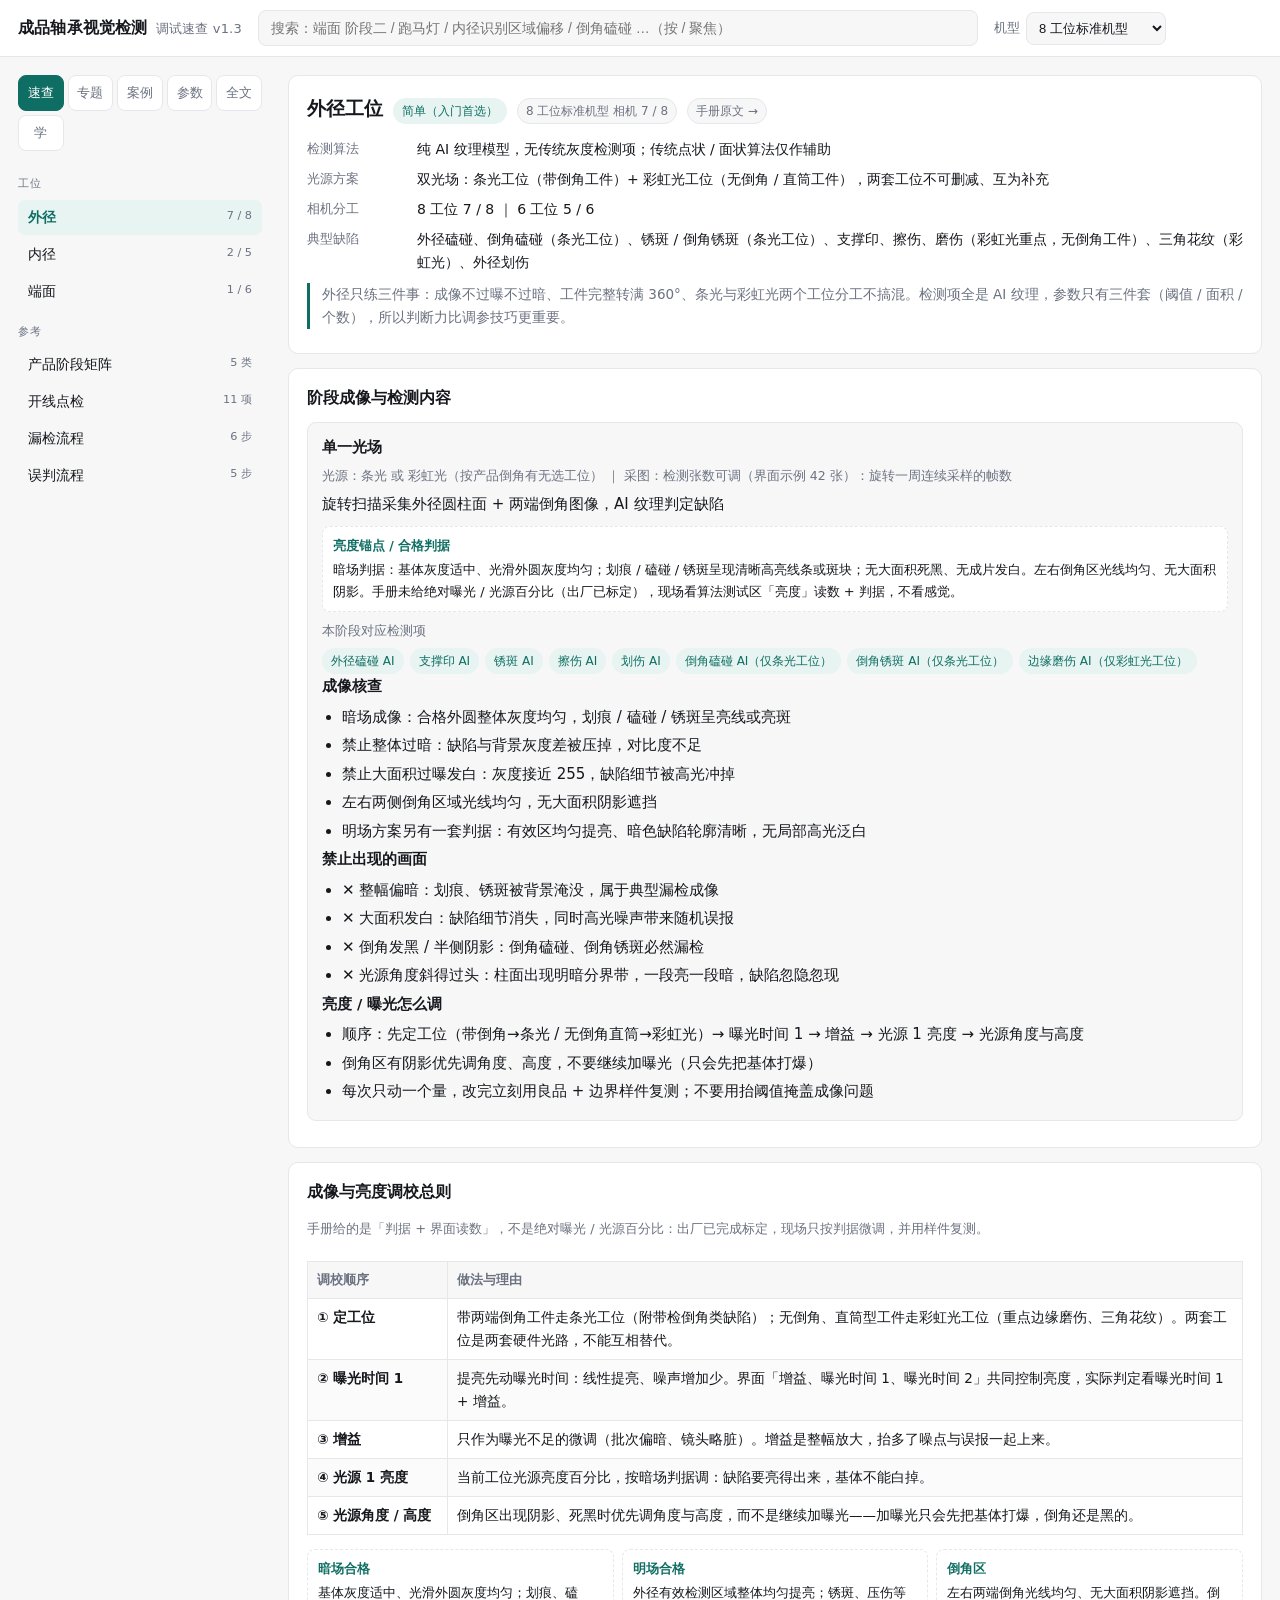
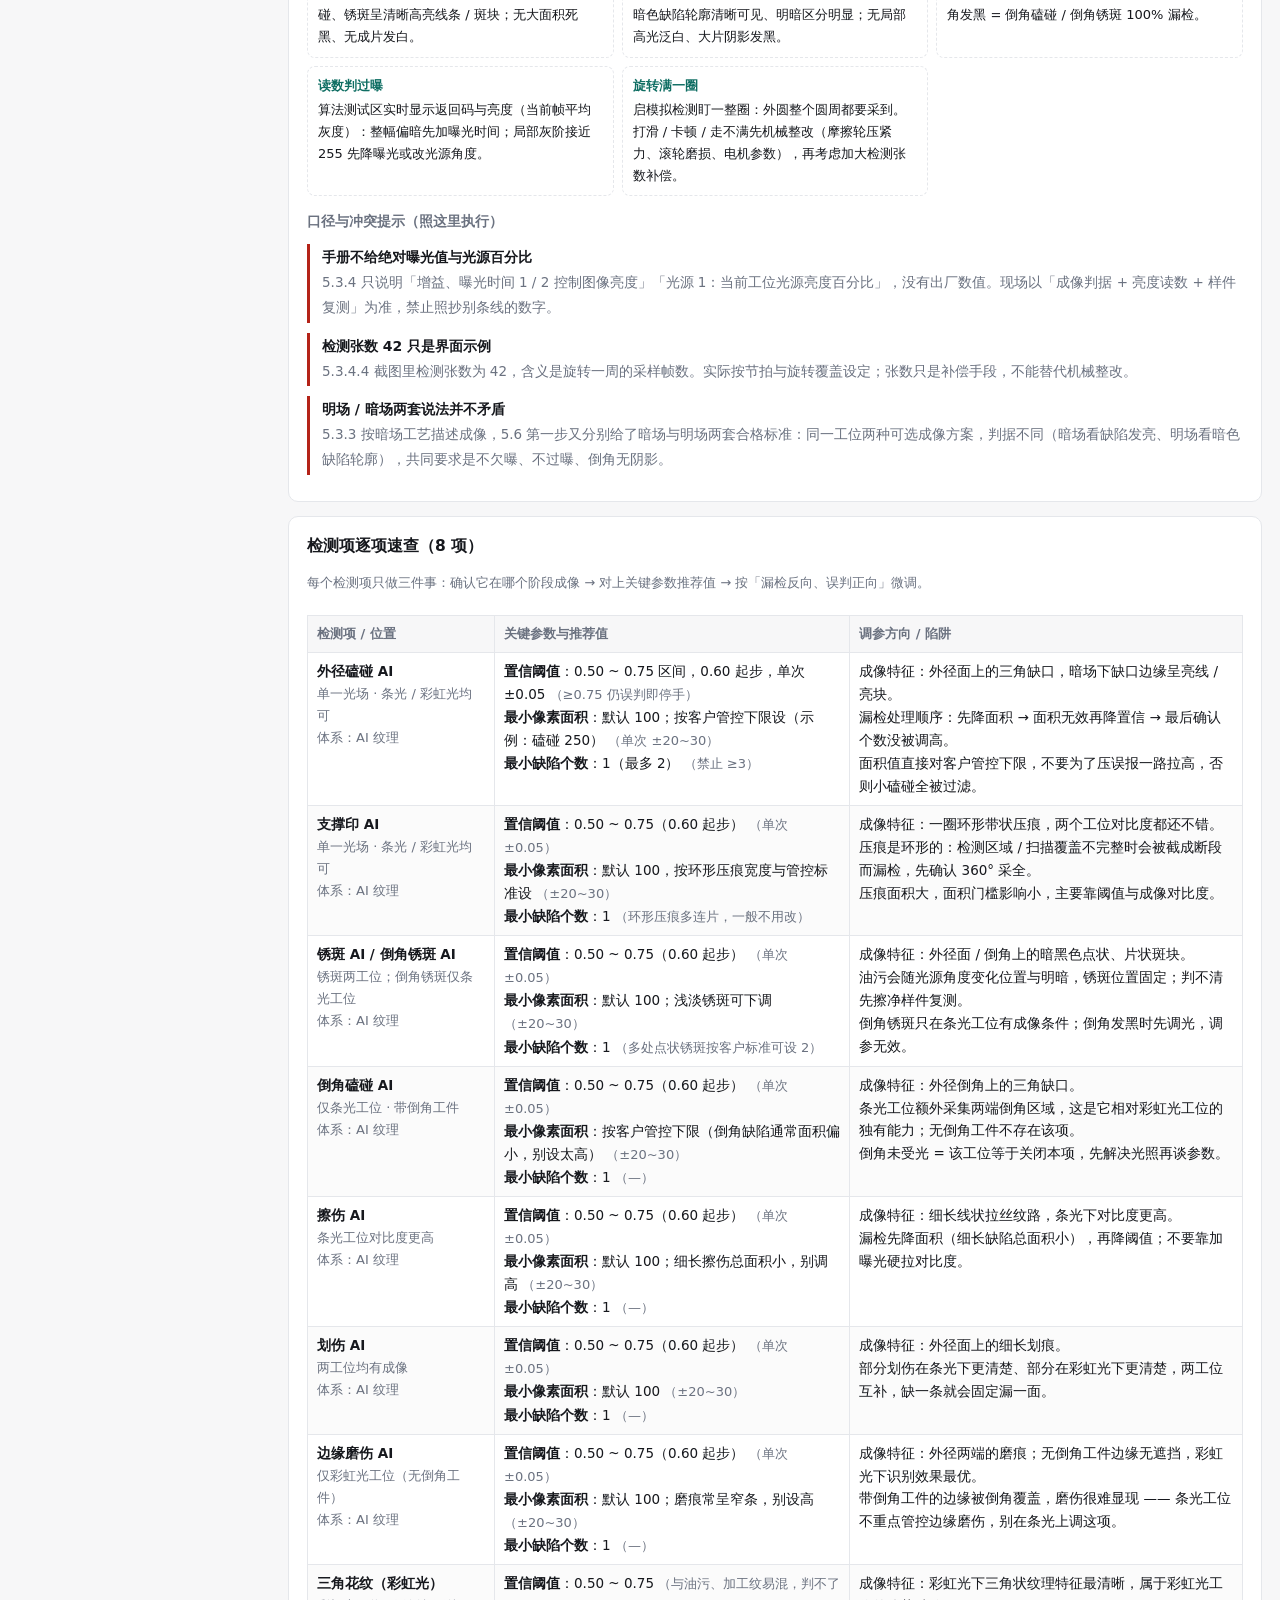
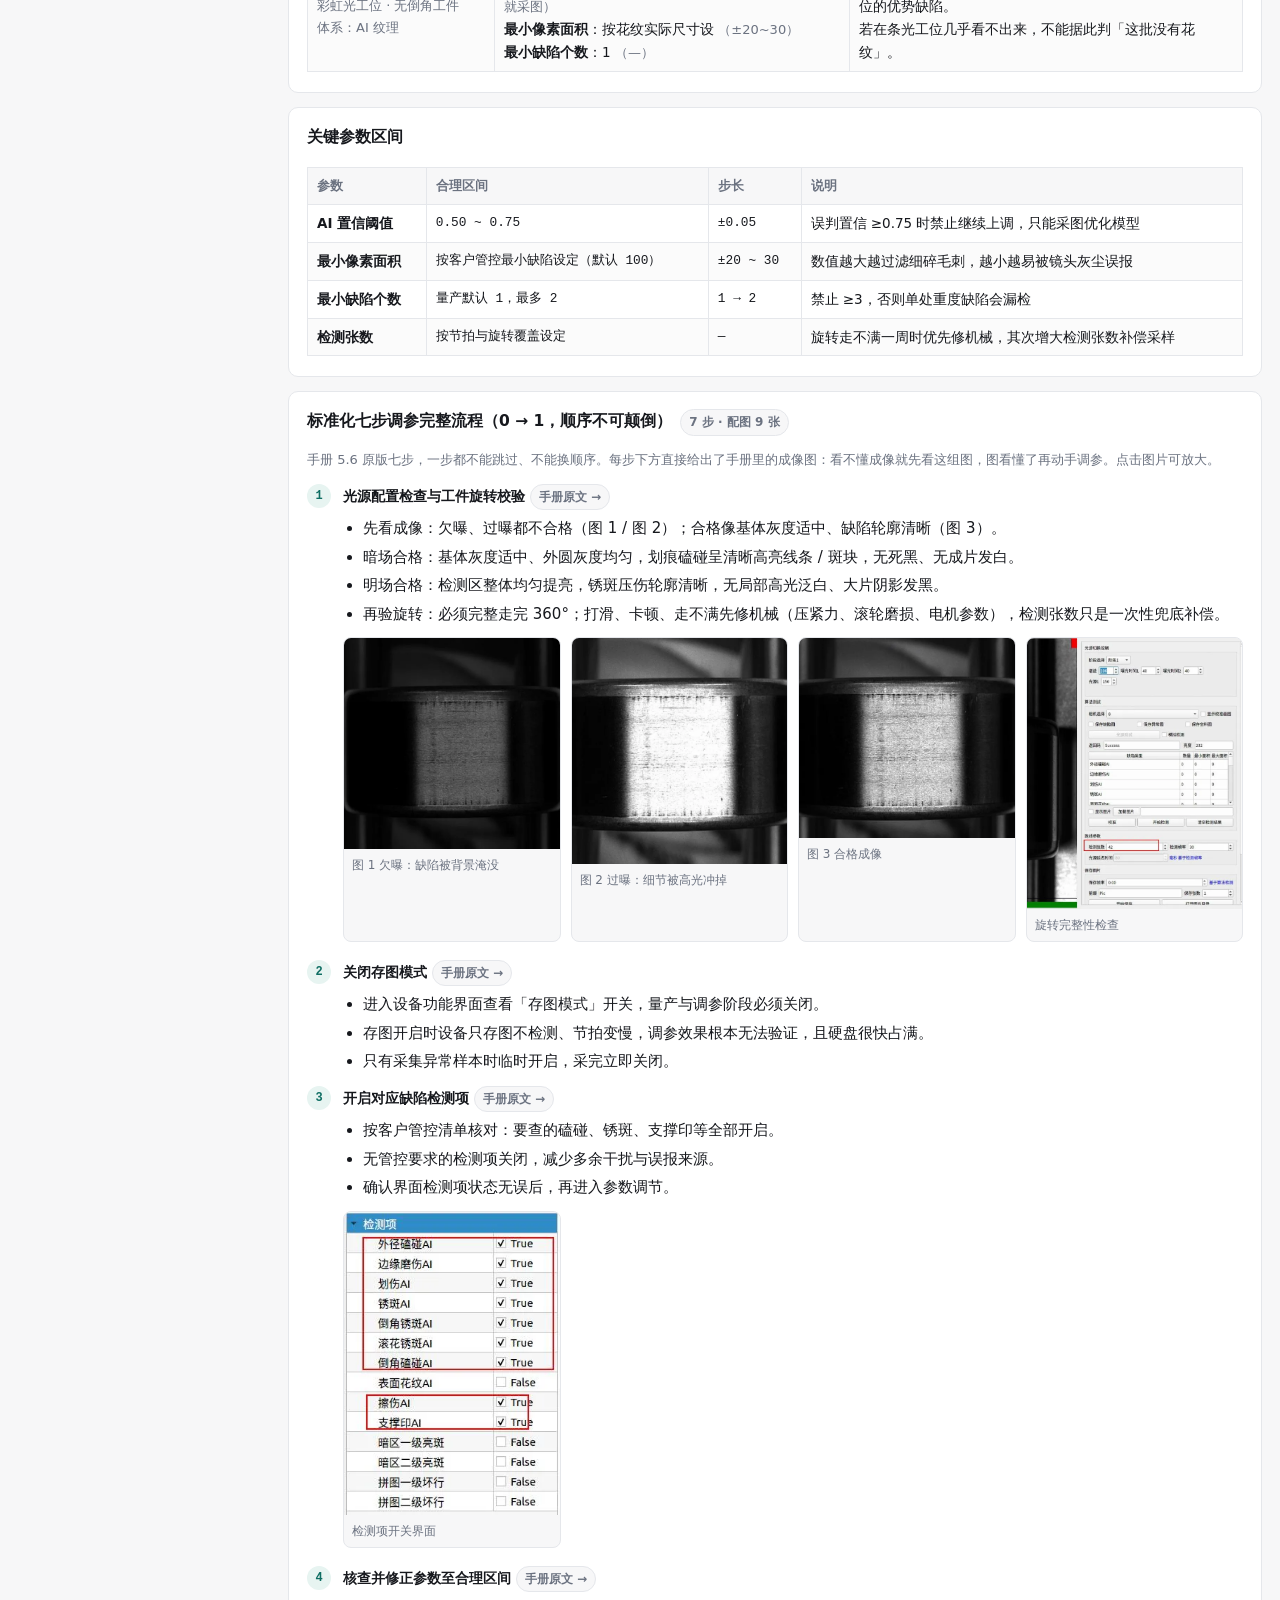
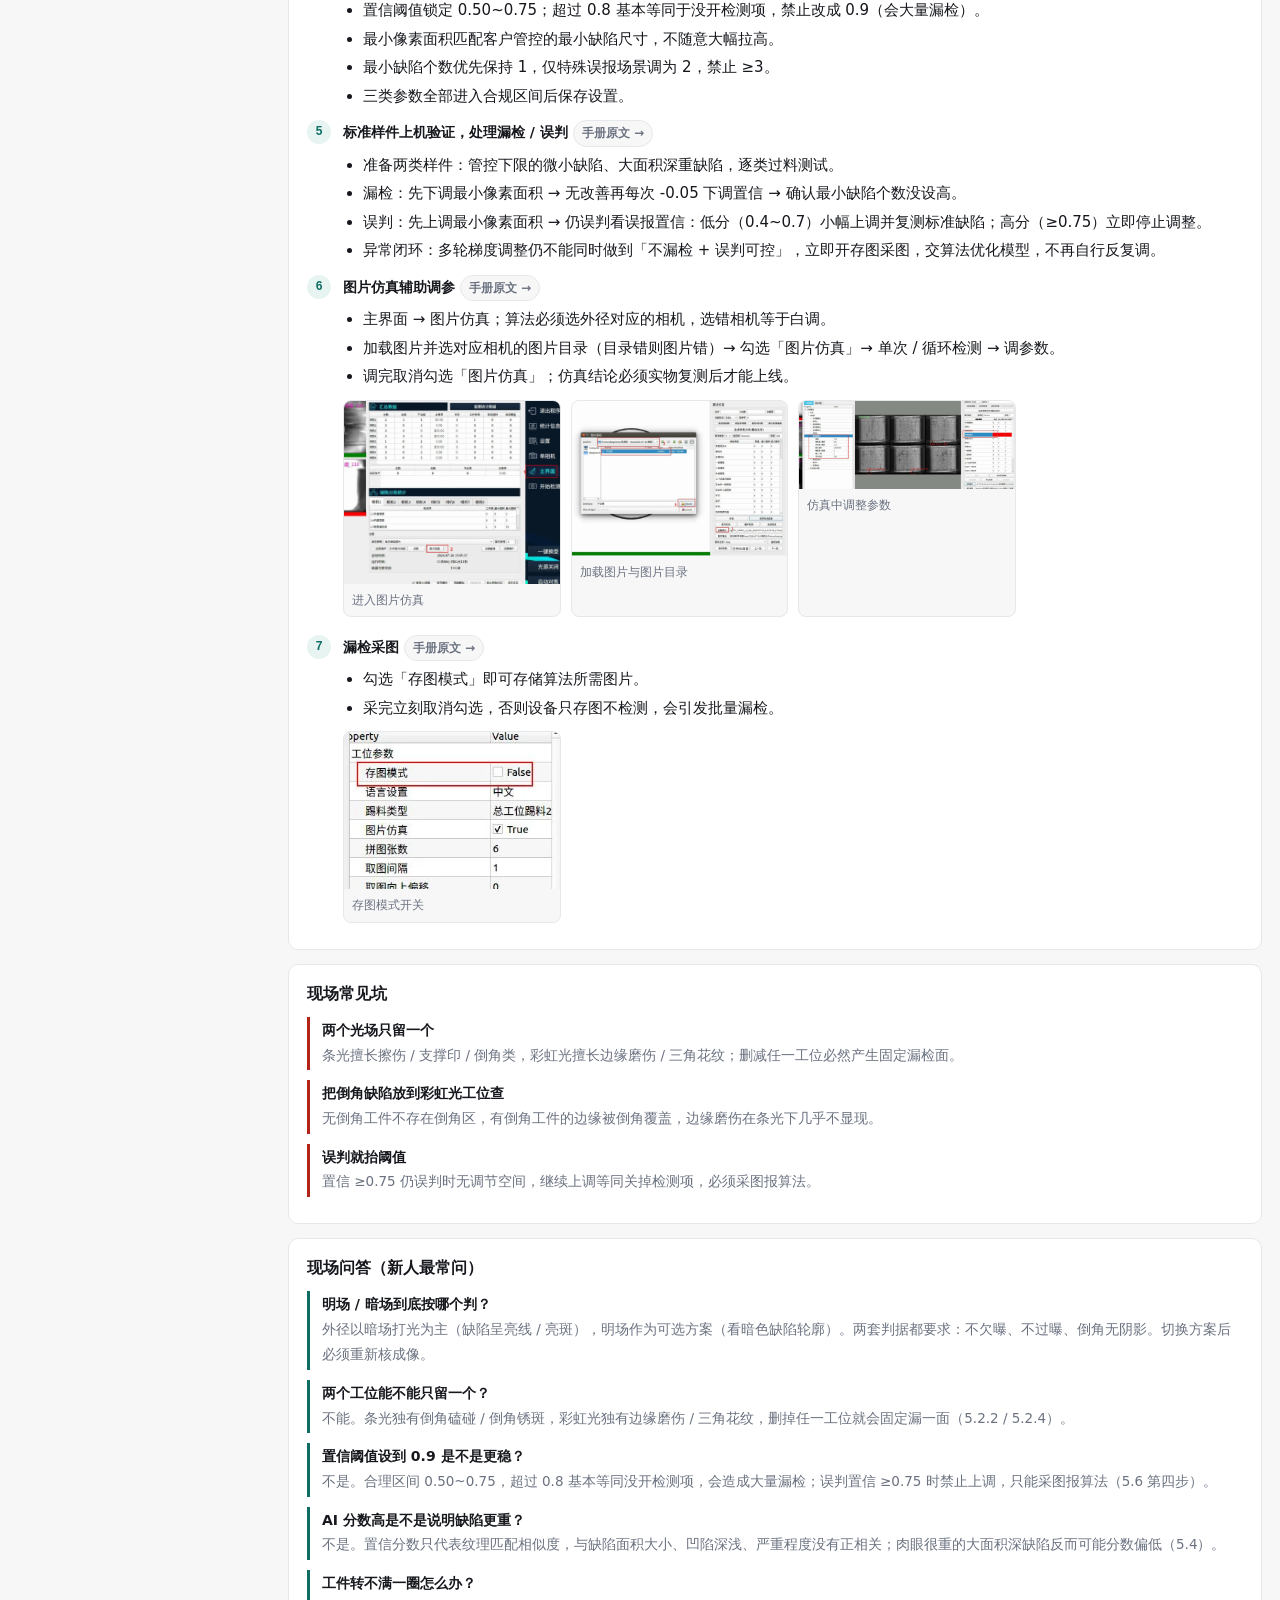
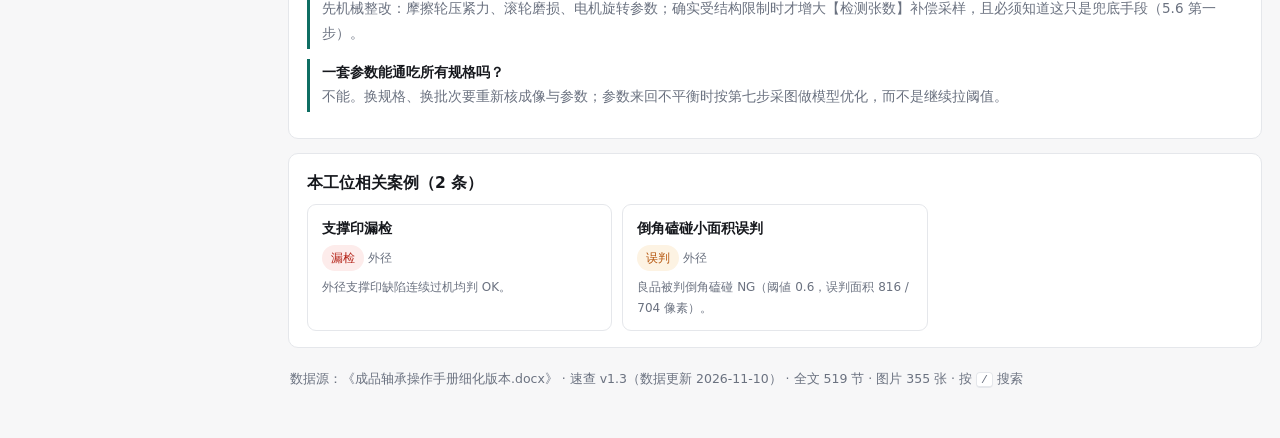
==== web/index.html @ 2150a511 "v1.3 智能教学 P0：26 课覆盖手册全部 519 节 - 新增「学」视图：课程 / 练习 / 今日复习(SM-2) / 分维练习 / 抽考 30 题 / 错题本 / 学习记录 - 数据：701 " ====
﻿<!DOCTYPE html>
<html lang="zh-CN">
<head>
<meta charset="utf-8">
<meta name="viewport" content="width=device-width, initial-scale=1">
<title>成品轴承视觉检测 · 调试速查与教学</title>
<meta name="description" content="成品轴承视觉检测设备调试速查与教学：外径 / 内径 / 端面工位的阶段成像、检测项、参数区间、跑马灯设置与误判漏检案例，含覆盖手册 519 节的课程、分维练习、抽考与错题本，支持全文搜索。">
<link rel="stylesheet" href="assets/style.css?v=1.3">
</head>
<body>

<header class="topbar">
  <div class="brand">成品轴承视觉检测<span>调试速查</span></div>
  <div class="searchwrap">
    <input id="q" type="search" autocomplete="off" spellcheck="false"
           placeholder="搜索：端面 阶段二 / 跑马灯 / 内径识别区域偏移 / 倒角磕碰 …（按 / 聚焦）">
    <button id="qclear" type="button" title="清空" hidden>×</button>
  </div>
  <div class="mach">
    <label for="machine">机型</label>
    <select id="machine"></select>
  </div>
</header>

<div id="results" class="results" hidden></div>

<main class="layout">
  <aside class="sidebar" id="side"></aside>
  <section class="content" id="view">
    <div class="card">
      <h2>正在加载知识库…</h2>
      <p class="note">首次打开需要生成数据文件：在项目根目录运行
        <code>python tools/build_web_data.py</code>，再运行 <code>node tools/build_learn.js</code>（教学模块），
        然后确认 <code>web/data/manual.js</code>、<code>web/data/images.js</code>、<code>web/data/learn.js</code>
        与 <code>web/images/</code> 均已生成。</p>
      <noscript><p>本页面需要启用 JavaScript。</p></noscript>
    </div>
  </section>
</main>

<div id="lightbox" hidden>
  <img alt="">
  <div class="cap"></div>
</div>

<script src="data/knowledge.js?v=1.3"></script>
<script src="data/images.js?v=1.3"></script>
<script src="data/manual.js?v=1.3"></script>
<script src="data/learn.js?v=1.3"></script>
<script src="assets/learn.js?v=1.3"></script>
<script src="assets/app.js?v=1.3"></script>
</body>
</html>
---- web/assets/style.css ----
:root {
  --bg: #f7f7f8;
  --panel: #ffffff;
  --fg: #16181d;
  --muted: #6b7280;
  --line: #e5e7eb;
  --accent: #0f6e63;
  --accent-soft: #e7f4f1;
  --warn: #b45309;
  --warn-soft: #fdf3e3;
  --danger: #b42318;
  --danger-soft: #fdeceb;
  --radius: 10px;
  --mono: ui-monospace, "Cascadia Mono", Consolas, monospace;
}

@media (prefers-color-scheme: dark) {
  :root {
    --bg: #14161a;
    --panel: #1b1e24;
    --fg: #e8eaee;
    --muted: #9aa1ad;
    --line: #2b2f38;
    --accent: #57c9b8;
    --accent-soft: #17322f;
    --warn: #f0b357;
    --warn-soft: #33291a;
    --danger: #f08b83;
    --danger-soft: #3a2220;
  }
}

* { box-sizing: border-box; }

html, body {
  margin: 0;
  padding: 0;
  background: var(--bg);
  color: var(--fg);
  font: 15px/1.7 system-ui, -apple-system, "Segoe UI", "Microsoft YaHei", "PingFang SC", sans-serif;
  -webkit-text-size-adjust: 100%;
}

a { color: var(--accent); text-decoration: none; }
button { font: inherit; color: inherit; }

/* ---------- top bar ---------- */
.topbar {
  position: sticky; top: 0; z-index: 30;
  display: flex; align-items: center; gap: 16px;
  padding: 10px 18px;
  background: var(--panel);
  border-bottom: 1px solid var(--line);
}
.brand { font-weight: 700; font-size: 16px; letter-spacing: .2px; white-space: nowrap; flex: 0 0 auto; }
.brand span { font-weight: 400; color: var(--muted); margin-left: 8px; font-size: 13px; }
.searchwrap { position: relative; flex: 1; max-width: 720px; }
.searchwrap input {
  width: 100%; padding: 9px 34px 9px 12px;
  border: 1px solid var(--line); border-radius: 8px;
  background: var(--bg); color: var(--fg); font-size: 14px;
}
.searchwrap input:focus { outline: 2px solid color-mix(in srgb, var(--accent) 45%, transparent); }
#qclear {
  position: absolute; right: 6px; top: 50%; transform: translateY(-50%);
  border: 0; background: transparent; color: var(--muted); font-size: 18px; cursor: pointer;
  padding: 0 6px;
}
.mach { display: flex; align-items: center; gap: 6px; font-size: 13px; color: var(--muted); white-space: nowrap; }
.mach select {
  padding: 7px 8px; border-radius: 8px; border: 1px solid var(--line);
  background: var(--bg); color: var(--fg); font-size: 13px;
}

/* ---------- search results ---------- */
.results {
  position: fixed; z-index: 40; left: 50%; transform: translateX(-50%);
  top: 58px; width: min(820px, calc(100% - 32px));
  max-height: min(70vh, 620px); overflow: auto;
  background: var(--panel); border: 1px solid var(--line); border-radius: var(--radius);
  box-shadow: 0 18px 40px rgba(0,0,0,.16);
  padding: 6px;
}
.ritem { display: block; padding: 9px 12px; border-radius: 8px; cursor: pointer; border: 0; background: transparent; width: 100%; text-align: left; }
.ritem:hover, .ritem.active { background: var(--accent-soft); }
.ritem .rt { font-weight: 600; font-size: 14px; }
.ritem .rb { font-size: 12px; color: var(--muted); margin-top: 1px; }
.ritem .rs { font-size: 13px; color: var(--fg); opacity: .85; margin-top: 3px; }
.rempty { padding: 18px; color: var(--muted); font-size: 14px; text-align: center; }
mark { background: #ffe58a; color: inherit; border-radius: 2px; padding: 0 1px; }
@media (prefers-color-scheme: dark) { mark { background: #6b5a1c; color: #fff; } }

/* ---------- layout ---------- */
.layout { display: grid; grid-template-columns: 248px minmax(0, 1fr); gap: 22px; padding: 18px; max-width: 1440px; margin: 0 auto; align-items: start; }
.sidebar { position: sticky; top: 66px; max-height: calc(100vh - 84px); overflow: auto; padding-right: 4px; }
.content { min-width: 0; }

.tabs { display: grid; grid-template-columns: repeat(5, minmax(0, 1fr)); gap: 4px; margin-bottom: 12px; }
.tab {
  border: 1px solid var(--line); background: var(--panel); color: var(--muted);
  padding: 6px 2px; border-radius: 8px; font-size: 13px; cursor: pointer; text-align: center;
}
.tab.on { background: var(--accent); color: #fff; border-color: var(--accent); }
@media (prefers-color-scheme: dark) { .tab.on { color: #10201d; } }

.snav { display: flex; flex-direction: column; gap: 2px; }
.snav .grp { font-size: 11px; letter-spacing: .08em; color: var(--muted); margin: 12px 0 4px; }
.snav button {
  border: 0; background: transparent; text-align: left; padding: 6px 10px;
  border-radius: 7px; font-size: 13.5px; color: var(--fg); cursor: pointer;
  display: flex; justify-content: space-between; gap: 8px;
}
.snav button:hover { background: var(--accent-soft); }
.snav button.on { background: var(--accent-soft); color: var(--accent); font-weight: 600; }
.snav .lvl1 { font-weight: 600; margin-top: 6px; }
.snav .lvl2 { padding-left: 22px; color: var(--muted); font-weight: 400; font-size: 13px; }
.snav .lvl3 { padding-left: 36px; color: var(--muted); font-size: 12.5px; }
.snav small { color: var(--muted); font-weight: 400; }

.dfilter {
  width: 100%; margin-bottom: 10px; padding: 7px 10px; font-size: 13px;
  border: 1px solid var(--line); border-radius: 8px; background: var(--panel); color: var(--fg);
}

/* ---------- cards ---------- */
.card { background: var(--panel); border: 1px solid var(--line); border-radius: var(--radius); padding: 16px 18px; margin-bottom: 14px; }
.card h2 { margin: 0 0 4px; font-size: 19px; }
.card h3 { margin: 18px 0 8px; font-size: 15.5px; }
.card h3:first-child { margin-top: 0; }
.card h4 { margin: 14px 0 6px; font-size: 14px; color: var(--muted); font-weight: 600; }
.sub { color: var(--muted); font-size: 13px; }
.rowhead { display: flex; flex-wrap: wrap; align-items: baseline; gap: 10px; margin-bottom: 10px; }
.tag {
  display: inline-block; font-size: 12px; padding: 2px 8px; border-radius: 999px;
  background: var(--accent-soft); color: var(--accent); border: 1px solid transparent;
}
.tag.gray { background: var(--bg); color: var(--muted); border-color: var(--line); }
.tag.warn { background: var(--warn-soft); color: var(--warn); }
.tag.danger { background: var(--danger-soft); color: var(--danger); }

.kv { display: grid; grid-template-columns: 96px minmax(0,1fr); gap: 6px 14px; font-size: 14px; margin: 8px 0 2px; }
.kv dt { color: var(--muted); font-size: 13px; }
.kv dd { margin: 0; }

ul.bul { margin: 6px 0 0; padding-left: 20px; }
ul.bul li { margin: 3px 0; }
ol.bul { margin: 6px 0 0; padding-left: 22px; }
ol.bul li { margin: 5px 0; }

table { width: 100%; border-collapse: collapse; font-size: 13.5px; margin: 8px 0 4px; }
th, td { border: 1px solid var(--line); padding: 7px 9px; text-align: left; vertical-align: top; }
th { background: var(--bg); font-weight: 600; font-size: 13px; color: var(--muted); white-space: nowrap; }
tbody tr:nth-child(even) td { background: color-mix(in srgb, var(--bg) 55%, transparent); }
td.num { font-family: var(--mono); font-size: 12.8px; white-space: nowrap; }
.tblwrap { overflow-x: auto; }

.chips { display: flex; flex-wrap: wrap; gap: 6px; }
.chip {
  border: 1px solid var(--line); background: var(--panel); color: var(--fg);
  padding: 5px 11px; border-radius: 999px; font-size: 13px; cursor: pointer;
}
.chip.on { background: var(--accent); border-color: var(--accent); color: #fff; }
@media (prefers-color-scheme: dark) { .chip.on { color: #10201d; } }

/* ---------- stage / flow / pitfalls ---------- */
.stage { border: 1px solid var(--line); border-radius: 9px; padding: 12px 14px; margin: 10px 0; background: var(--bg); }
.stage h4 { margin: 0 0 6px; font-size: 14.5px; color: var(--fg); display: flex; flex-wrap: wrap; gap: 8px; align-items: center; }
.stage .meta { font-size: 12.5px; color: var(--muted); margin-bottom: 6px; }
.risk { font-size: 13px; background: var(--danger-soft); color: var(--danger); border-radius: 7px; padding: 6px 9px; margin-top: 8px; }
.gate { font-size: 13px; background: var(--warn-soft); color: var(--warn); border-radius: 7px; padding: 8px 10px; margin: 8px 0; }
.note { font-size: 13px; color: var(--muted); }

.flow { display: grid; gap: 8px; }
.flow .step { display: grid; grid-template-columns: 26px minmax(0,1fr); gap: 10px; align-items: start; }
.flow .n {
  width: 24px; height: 24px; border-radius: 50%; background: var(--accent-soft); color: var(--accent);
  display: grid; place-items: center; font-size: 12px; font-weight: 700; font-family: var(--mono);
}
.flow .st { font-weight: 600; font-size: 14px; }

.pit { border-left: 3px solid var(--danger); padding: 2px 0 2px 12px; margin: 10px 0; }
.pit b { display: block; font-size: 14px; }
.pit span { font-size: 13.5px; color: var(--muted); }

.quote { border-left: 3px solid var(--accent); padding-left: 12px; color: var(--muted); font-size: 13.5px; margin: 8px 0; }

/* ---------- 教学层：亮度锚点 / 型号矩阵 ---------- */
.teachgrid { display: grid; gap: 8px; grid-template-columns: repeat(auto-fit, minmax(240px, 1fr)); margin: 10px 0 4px; }
.anchor {
  border: 1px dashed var(--line); border-radius: 8px; padding: 8px 10px;
  font-size: 13px; color: var(--fg); background: var(--panel);
}
.anchor b { display: block; font-size: 12.5px; color: var(--accent); font-weight: 600; margin-bottom: 3px; }
.stage .anchor { margin-top: 8px; }
table.mx td, table.mx th { font-size: 12.6px; }
table.mx td { line-height: 1.55; }


/* ---------- images ---------- */
.imgs { display: grid; grid-template-columns: repeat(auto-fill, minmax(210px, 1fr)); gap: 10px; margin: 10px 0; }
.imgs figure { margin: 0; background: var(--bg); border: 1px solid var(--line); border-radius: 8px; overflow: hidden; }
.imgs img { display: block; width: 100%; height: auto; cursor: zoom-in; background: #fff; }
.imgs figcaption { font-size: 12px; color: var(--muted); padding: 6px 8px; }

/* ---------- cases ---------- */
.casegrid { display: grid; gap: 10px; grid-template-columns: repeat(auto-fill, minmax(260px, 1fr)); }
.casecard { border: 1px solid var(--line); border-radius: 9px; padding: 12px 14px; background: var(--panel); cursor: pointer; }
.casecard:hover { border-color: var(--accent); }
.casecard b { display: block; font-size: 14px; margin-bottom: 4px; }
.casecard .st { font-size: 12px; color: var(--muted); }

/* ---------- full text ---------- */
.sec { scroll-margin-top: 70px; }
.dochead { font-size: 13px; color: var(--muted); margin-bottom: 6px; }
.doc p { margin: 8px 0; }
.doc .lv2 { margin-top: 22px; padding-top: 4px; border-top: 1px dashed var(--line); }
.doc .lv3, .doc .lv4 { margin-top: 16px; }
.doc .lv1 { font-size: 20px; margin: 4px 0 10px; }

/* ---------- lightbox ---------- */
#lightbox {
  position: fixed; inset: 0; z-index: 60; background: rgba(8,10,12,.88);
  display: grid; place-items: center; padding: 24px; cursor: zoom-out;
}
#lightbox img { max-width: 100%; max-height: 86vh; background: #fff; border-radius: 6px; }
#lightbox .cap { position: absolute; bottom: 16px; left: 0; right: 0; text-align: center; color: #cfd4dc; font-size: 13px; }
[hidden] { display: none !important; }

.foot { color: var(--muted); font-size: 12.5px; padding: 6px 2px 30px; }
.kbd { font-family: var(--mono); font-size: 11.5px; border: 1px solid var(--line); border-bottom-width: 2px; border-radius: 4px; padding: 0 4px; background: var(--panel); }

/* ---------- responsive / print ---------- */
@media (max-width: 900px) {
  .layout { grid-template-columns: 1fr; padding: 12px; gap: 14px; }
  .sidebar { position: static; max-height: none; order: 0; }
  .snav { max-height: 38vh; overflow: auto; }
  .brand span { display: none; }
  .topbar { flex-wrap: wrap; gap: 8px; padding: 8px 12px; }
  .searchwrap { order: 3; flex-basis: 100%; max-width: none; }
  .mach { margin-left: auto; }
  .doc .lv1 { font-size: 18px; }
}

@media print {
  .topbar, .sidebar, #results, #lightbox { display: none !important; }
  .layout { display: block; padding: 0; }
  .card { border: 0; padding: 0; }
  body { background: #fff; }
}

/* ---------- 教学模块（学）v1.3 ---------- */
.lbtns{display:flex;flex-wrap:wrap;gap:8px;align-items:center;margin:12px 0 4px}
.lstats{display:grid;grid-template-columns:repeat(auto-fit,minmax(120px,1fr));gap:10px;margin:14px 0 6px}
.lstats>div{background:var(--bg);border:1px solid var(--line);border-radius:var(--radius);padding:10px 12px}
.lstats b{display:block;font-size:20px}
.lstats span{color:var(--muted);font-size:12px}
.lbar{height:8px;border-radius:6px;background:var(--line);overflow:hidden;margin:10px 0}
.lbar i{display:block;height:100%;background:var(--accent);border-radius:6px}
.ldims{display:grid;gap:6px;margin:12px 0 4px}
.ldim{display:grid;grid-template-columns:96px 1fr 64px;gap:10px;align-items:center;font-size:13px}
.ldim b{font-weight:600}
.ldim span{text-align:right;color:var(--muted);font-variant-numeric:tabular-nums}
.ldim .lbar{margin:0}
.lcourse{display:grid;grid-template-columns:34px 1fr 66px;gap:12px;align-items:center;padding:10px 0;border-top:1px solid var(--line)}
.lc-no{font:600 13px/1 var(--mono);color:var(--muted)}
.lc-t{font-weight:600}
.lc-s{color:var(--muted);font-size:12px}
.lc-n{text-align:right;font:12px/1.4 var(--mono);color:var(--muted)}
.lmeta{display:flex;flex-wrap:wrap;gap:8px 16px;margin:10px 0 2px;color:var(--muted);font-size:12.5px}
.lkp{border:1px solid var(--line);border-radius:var(--radius);padding:10px 12px;margin:10px 0;background:var(--panel)}
.lk-t{font-weight:600;display:flex;flex-wrap:wrap;gap:6px;align-items:center}
.lk-f{color:var(--fg);margin-top:4px;font-size:13.5px}
.lk-i img{max-width:320px;width:100%;border:1px solid var(--line);border-radius:8px;margin-top:8px;cursor:zoom-in}
.lmini{border:1px solid var(--line);background:var(--panel);border-radius:6px;font-size:12px;padding:2px 7px;cursor:pointer;color:var(--accent)}
.lmini:hover{background:var(--accent-soft)}
.lqhead{display:flex;flex-wrap:wrap;gap:10px;align-items:center;font-size:12.5px;color:var(--muted)}
.lq{font-size:17px;font-weight:600;margin:12px 0;line-height:1.6}
.lq-img img{max-width:420px}
.lopts{display:grid;gap:8px}
.lopt{text-align:left;border:1px solid var(--line);background:var(--panel);border-radius:8px;padding:10px 12px;cursor:pointer;line-height:1.5}
.lopt:hover:not([disabled]){border-color:var(--accent);background:var(--accent-soft)}
.lopt.ok{border-color:var(--accent);background:var(--accent-soft);font-weight:600}
.lopt.no{border-color:var(--danger);background:var(--danger-soft);text-decoration:line-through}
.lfb{border-radius:8px;padding:10px 12px;margin:12px 0 0;font-size:13.5px;border:1px solid var(--line)}
.lfb.ok{background:var(--accent-soft);border-color:var(--accent)}
.lfb.no{background:var(--danger-soft);border-color:var(--danger)}
.lfb b{display:block;margin-bottom:4px}
.limport{width:100%;min-height:90px;font:12px/1.5 var(--mono);padding:8px;border:1px solid var(--line);border-radius:8px;background:var(--bg);color:var(--fg)}
.ldays{display:flex;gap:6px;flex-wrap:wrap}
.ldays>div{border:1px solid var(--line);border-radius:6px;padding:6px 8px;text-align:center;min-width:56px}
.ldays b{display:block;font-size:15px}
.ldays span{color:var(--muted);font-size:11px}
.secact{border-top:1px dashed var(--line);padding-top:10px}
@media print{.topbar,.sidebar,.lbtns,.lmini,#results{display:none!important}.layout{display:block}.content{width:100%}.card{break-inside:avoid;border:0}}
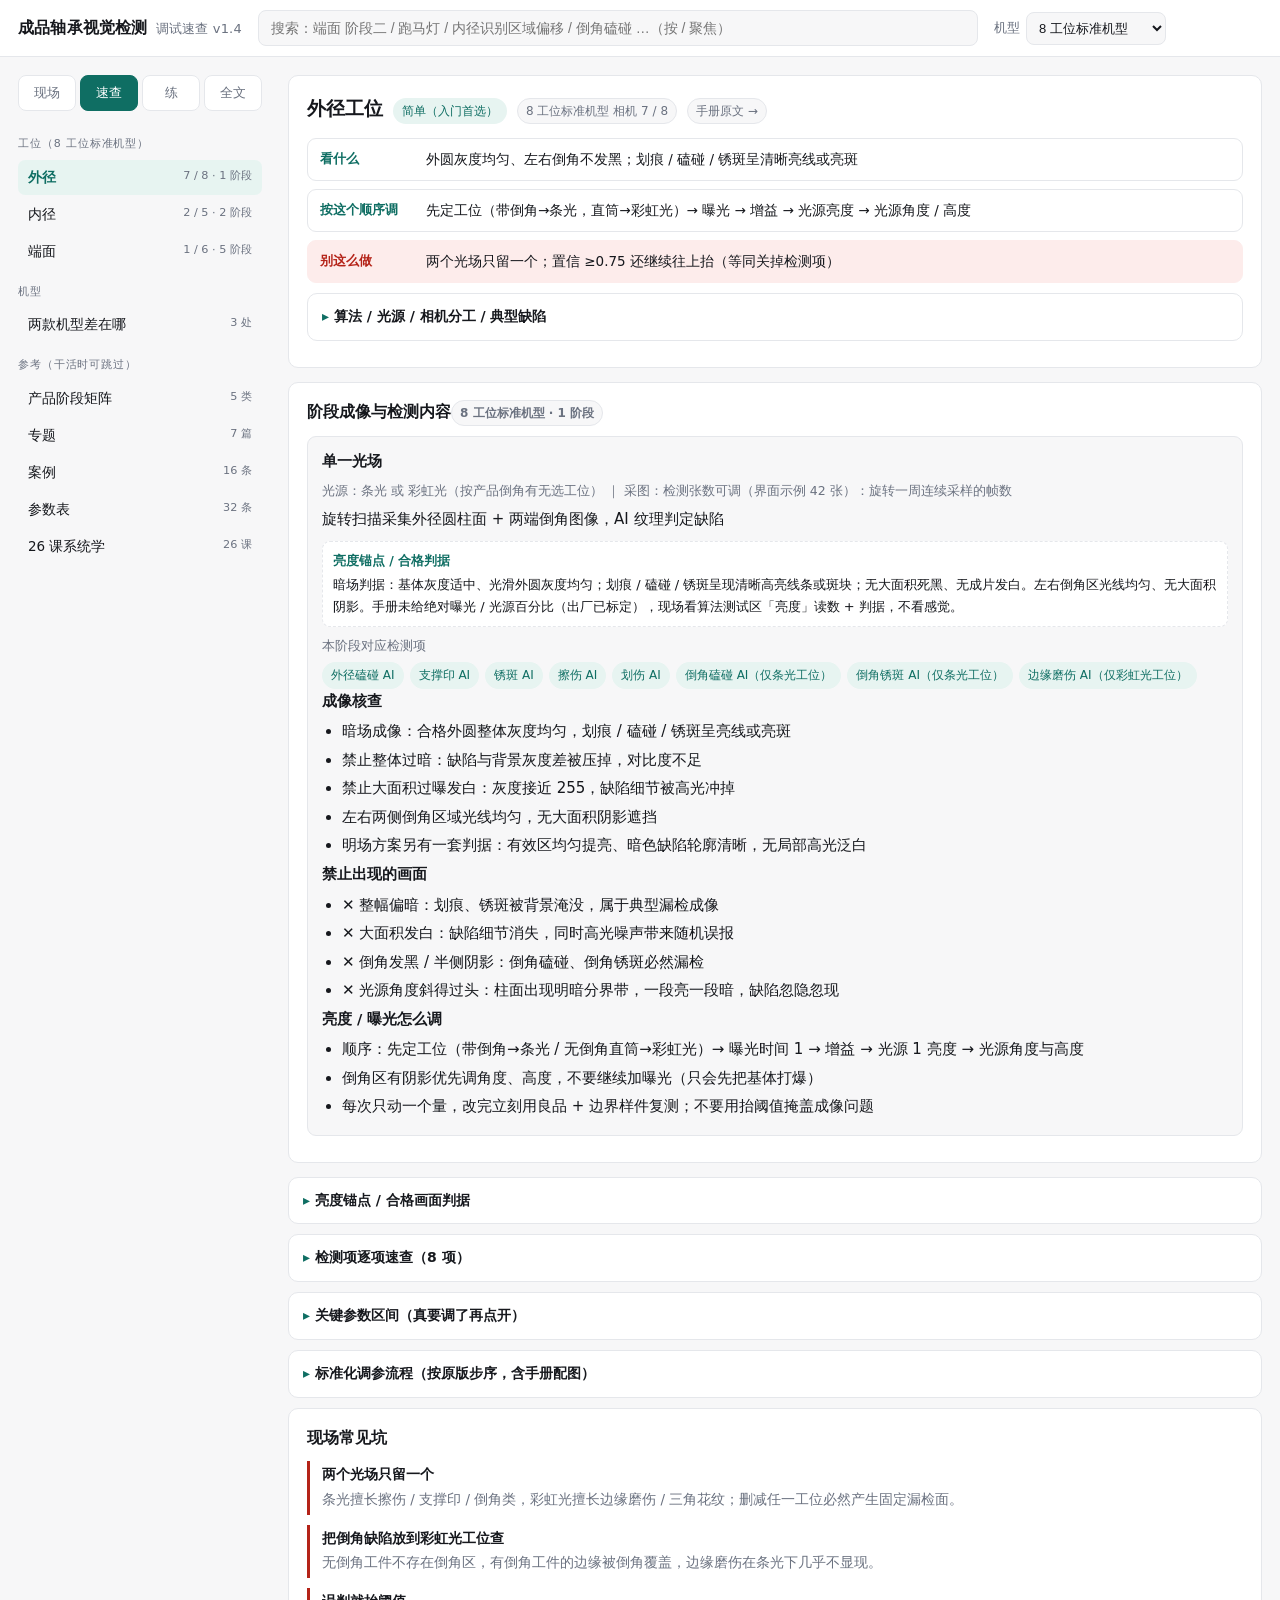
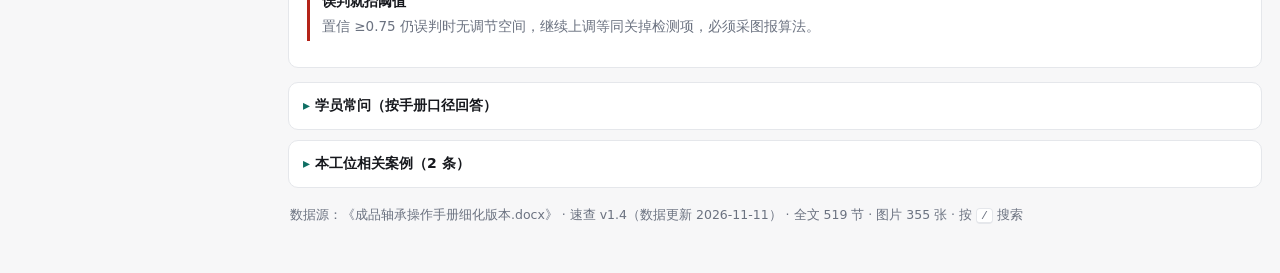
==== commit 4c4f5574: "feat(v1.4): 现场 Tab + 12 条症状流程 + 24 道情境题 - 新增 web/data/scenarios.js（12 条流程、24 道情境题）与 web/assets/lite." ====
--- a/web/index.html
+++ b/web/index.html
@@ -5,7 +5,7 @@
 <meta name="viewport" content="width=device-width, initial-scale=1">
 <title>成品轴承视觉检测 · 调试速查与教学</title>
 <meta name="description" content="成品轴承视觉检测设备调试速查与教学：外径 / 内径 / 端面工位的阶段成像、检测项、参数区间、跑马灯设置与误判漏检案例，含覆盖手册 519 节的课程、分维练习、抽考与错题本，支持全文搜索。">
-<link rel="stylesheet" href="assets/style.css?v=1.3">
+<link rel="stylesheet" href="assets/style.css?v=1.4">
 </head>
 <body>
 
@@ -43,11 +43,13 @@
   <div class="cap"></div>
 </div>
 
-<script src="data/knowledge.js?v=1.3"></script>
-<script src="data/images.js?v=1.3"></script>
-<script src="data/manual.js?v=1.3"></script>
-<script src="data/learn.js?v=1.3"></script>
-<script src="assets/learn.js?v=1.3"></script>
-<script src="assets/app.js?v=1.3"></script>
+<script src="data/knowledge.js?v=1.4"></script>
+<script src="data/scenarios.js?v=1.4"></script>
+<script src="data/images.js?v=1.4"></script>
+<script src="data/manual.js?v=1.4"></script>
+<script src="data/learn.js?v=1.4"></script>
+<script src="assets/learn.js?v=1.4"></script>
+<script src="assets/lite.js?v=1.4"></script>
+<script src="assets/app.js?v=1.4"></script>
 </body>
 </html>
--- a/web/assets/style.css
+++ b/web/assets/style.css
@@ -95,7 +95,7 @@
 .sidebar { position: sticky; top: 66px; max-height: calc(100vh - 84px); overflow: auto; padding-right: 4px; }
 .content { min-width: 0; }
 
-.tabs { display: grid; grid-template-columns: repeat(5, minmax(0, 1fr)); gap: 4px; margin-bottom: 12px; }
+.tabs { display: grid; grid-template-columns: repeat(4, minmax(0, 1fr)); gap: 4px; margin-bottom: 12px; }
 .tab {
   border: 1px solid var(--line); background: var(--panel); color: var(--muted);
   padding: 6px 2px; border-radius: 8px; font-size: 13px; cursor: pointer; text-align: center;
@@ -291,5 +291,79 @@
 .ldays b{display:block;font-size:15px}
 .ldays span{color:var(--muted);font-size:11px}
 .secact{border-top:1px dashed var(--line);padding-top:10px}
+/* ---------- v1.4 轻量化：结论优先 / 折叠区块 / 机型差异 ---------- */
+.sim { display: grid; gap: 8px; margin: 10px 0 4px; }
+.sim > div {
+  display: grid; grid-template-columns: 96px minmax(0, 1fr); gap: 10px; align-items: start;
+  border: 1px solid var(--line); border-radius: 9px; padding: 9px 12px; background: var(--panel);
+}
+.sim b { font-size: 13px; color: var(--accent); }
+.sim span { font-size: 13.5px; }
+.sim .no { border-color: var(--danger-soft); background: var(--danger-soft); }
+.sim .no b { color: var(--danger); }
+@media (max-width: 640px) { .sim > div { grid-template-columns: 1fr; gap: 2px; } }
+
+details.acc {
+  border: 1px solid var(--line); border-radius: 10px; background: var(--panel);
+  margin: 10px 0; padding: 0 14px;
+}
+details.acc > summary {
+  cursor: pointer; padding: 11px 0; font-weight: 600; font-size: 14px;
+  color: var(--fg); list-style: none;
+}
+details.acc > summary::-webkit-details-marker { display: none; }
+details.acc > summary::before { content: "▸ "; color: var(--accent); }
+details.acc[open] > summary::before { content: "▾ "; }
+details.acc[open] > summary { border-bottom: 1px solid var(--line); margin-bottom: 10px; }
+.acc-body { padding-bottom: 12px; }
+.acc-body > .card { border: 0; padding: 0; background: transparent; }
+.acc-body > .card > h3:first-child { font-size: 14px; color: var(--muted); }
+td.hl { background: var(--accent-soft); font-weight: 600; }
+
+/* 现场流程步骤 */
+.flow .step .st { font-size: 14px; font-weight: 600; }
+.flow .step .why { font-size: 12.5px; color: var(--muted); margin-top: 3px; }
+
+/* 情景练习 */
+.qtext { font-size: 16px; line-height: 1.6; margin: 6px 0 12px; }
+.opts { display: grid; gap: 8px; }
+.opt {
+  text-align: left; border: 1px solid var(--line); background: var(--panel); border-radius: 9px;
+  padding: 10px 12px; font-size: 14px; cursor: pointer; color: var(--fg);
+}
+.opt:hover:not(:disabled) { border-color: var(--accent); }
+.opt.ok { border-color: var(--accent); background: var(--accent-soft); font-weight: 600; }
+.opt.bad { border-color: var(--danger); background: var(--danger-soft); color: var(--danger); }
+.opt:disabled { cursor: default; }
+.fb {
+  display: grid; grid-template-columns: 46px minmax(0, 1fr); gap: 10px; align-items: start;
+  border-radius: 9px; padding: 9px 12px; margin-top: 12px; font-size: 13.5px;
+}
+.fb.ok { background: var(--accent-soft); }
+.fb.bad { background: var(--danger-soft); }
+.fb b { color: var(--danger); }
+.fb.ok b { color: var(--accent); }
+
+.prog { margin: 4px 0 10px; font-size: 12.5px; color: var(--muted); }
+.prog .bar { height: 6px; border-radius: 99px; background: var(--line); overflow: hidden; margin-bottom: 5px; }
+.prog .bar i { display: block; height: 100%; background: var(--accent); }
+.dnav { display: grid; gap: 8px; }
+.qgrid { display: flex; flex-wrap: wrap; gap: 4px; }
+.qdot {
+  width: 30px; height: 28px; border-radius: 6px;
+  border: 1px solid var(--line); background: var(--panel); color: var(--muted);
+  font-size: 12px; cursor: pointer;
+}
+.qdot.on { border-color: var(--accent); color: var(--fg); font-weight: 600; }
+.qdot.ok { background: var(--accent-soft); color: var(--accent); }
+.qdot.bad { background: var(--danger-soft); color: var(--danger); }
+.sidebtns { display: grid; gap: 6px; margin-top: 10px; }
+.sidebtns button {
+  border: 1px solid var(--line); background: var(--panel); border-radius: 8px;
+  padding: 6px 8px; font-size: 12.5px; color: var(--muted); cursor: pointer;
+}
+.sidebtns button:hover { border-color: var(--accent); color: var(--fg); }
+.snav .grp.sub { font-size: 11.5px; opacity: .8; margin-top: 8px; }
+
 @media print{.topbar,.sidebar,.lbtns,.lmini,#results{display:none!important}.layout{display:block}.content{width:100%}.card{break-inside:avoid;border:0}}
 
